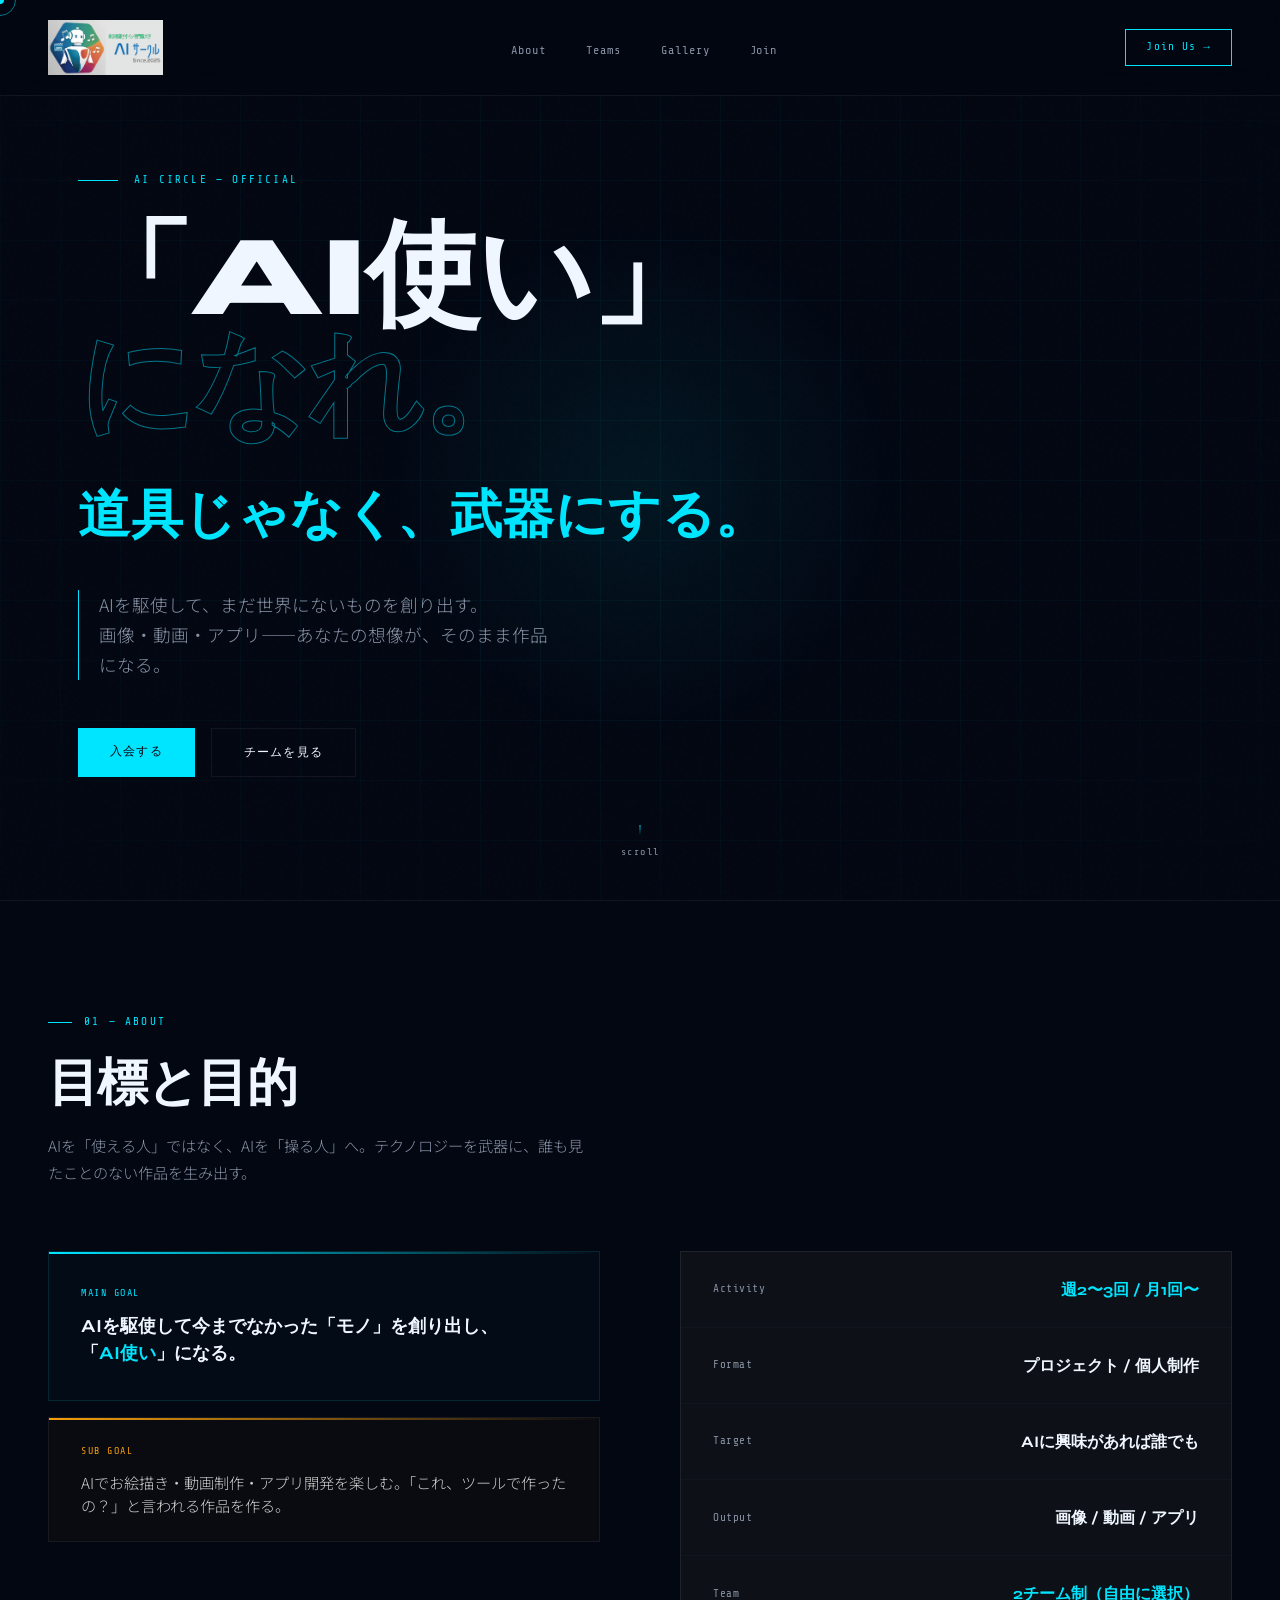
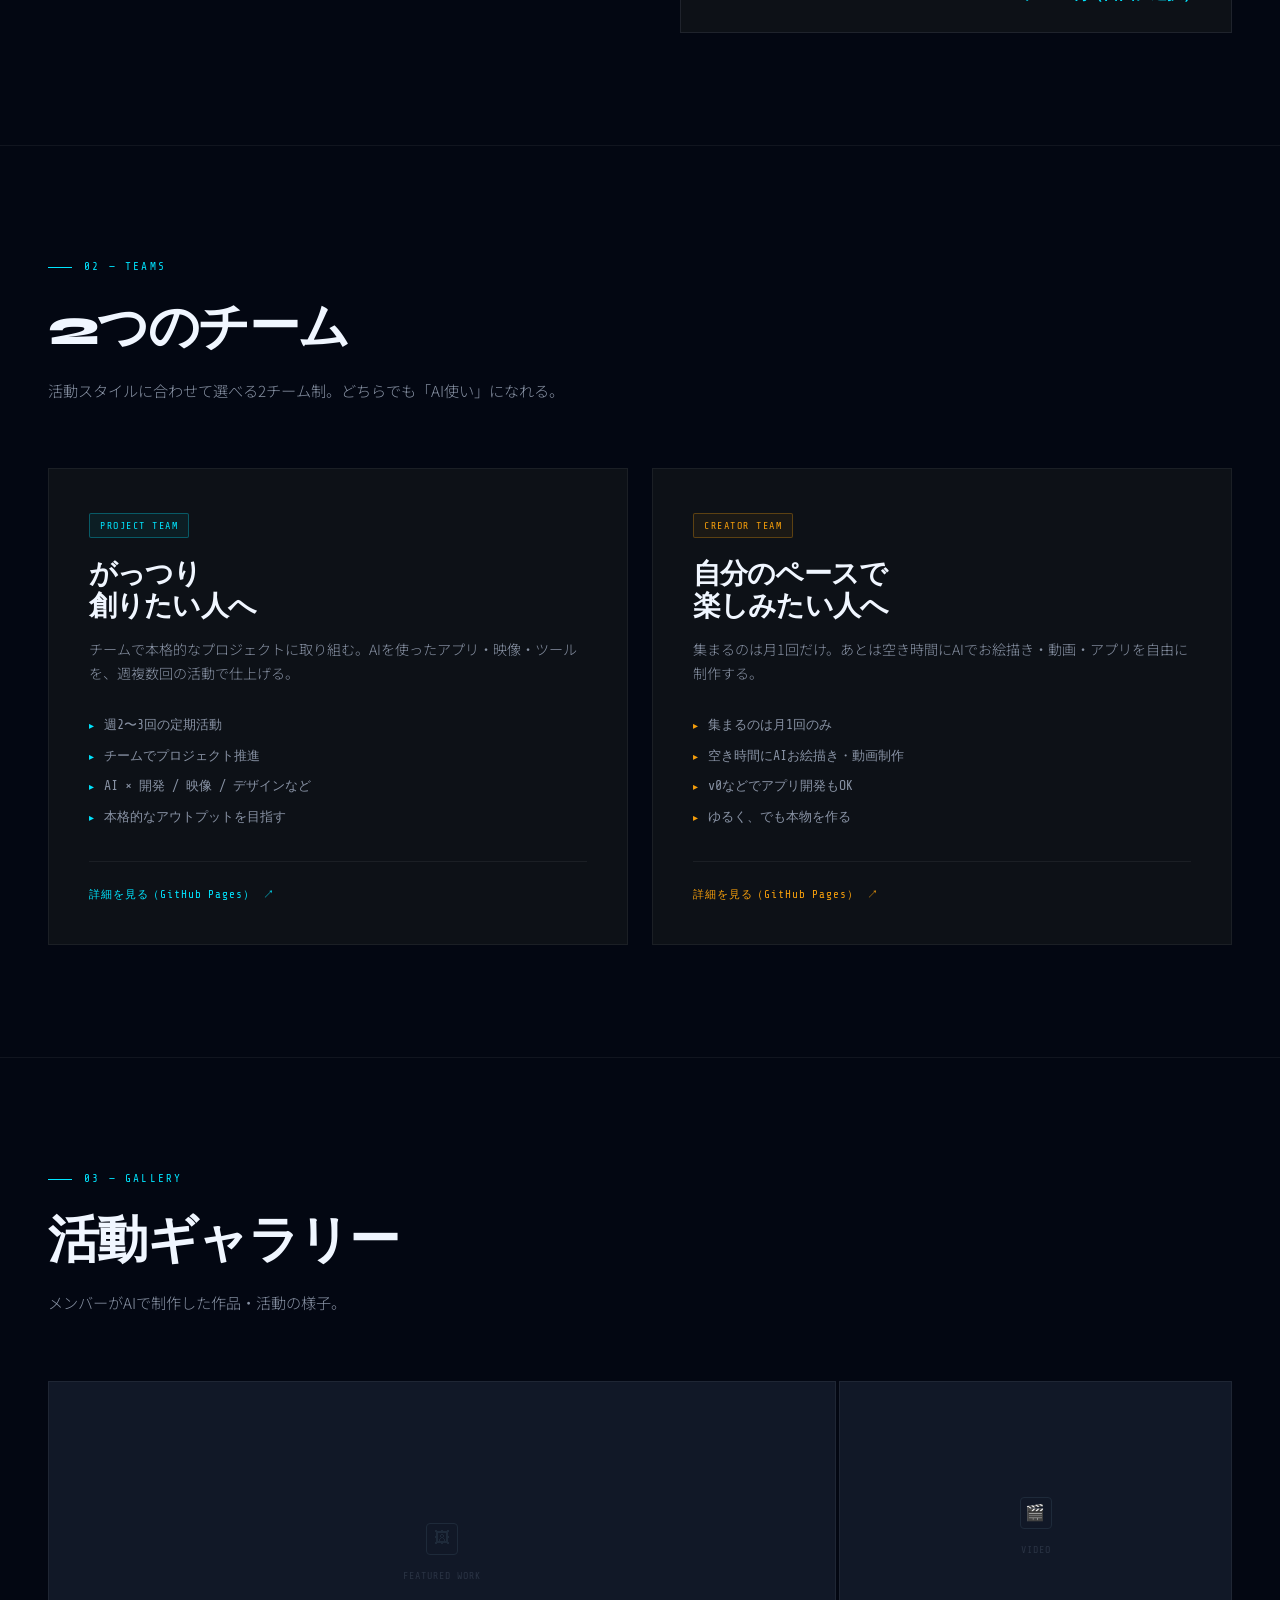
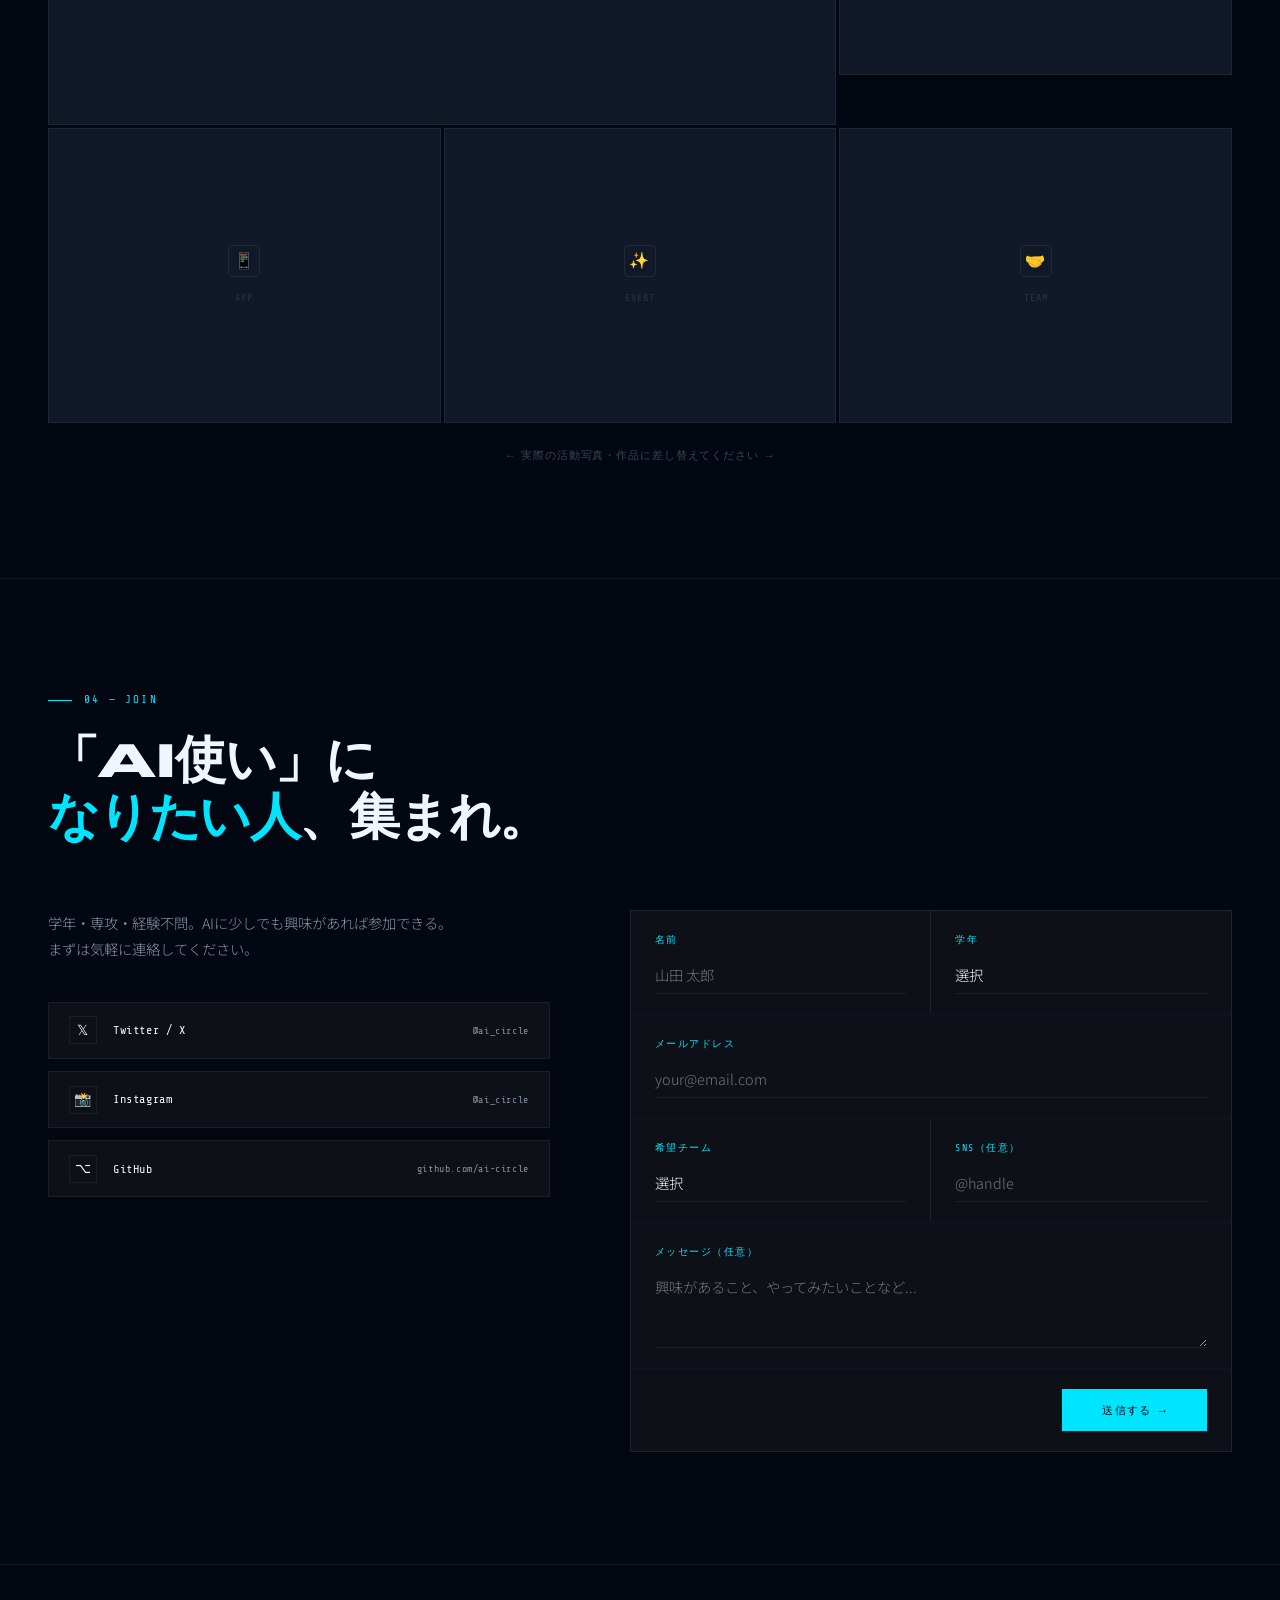
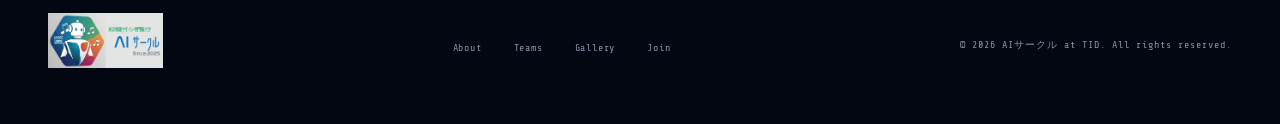
==== index.html @ a32462c5 "added index" ====
<!DOCTYPE html>
<html lang="ja">
<head>
<meta charset="UTF-8">
<meta name="viewport" content="width=device-width, initial-scale=1.0">
<title>AIサークル — 「AI使い」になれ。</title>
<link href="https://fonts.googleapis.com/css2?family=Syne:wght@400;700;800&family=Noto+Sans+JP:wght@300;400;700&family=Share+Tech+Mono&display=swap" rel="stylesheet">
<link rel="stylesheet" href="./static/css/style.css">
</head>
<body>

<div id="cursor"></div>
<div id="cursor-ring"></div>
<div class="scanline"></div>

<!-- NAV -->
<nav id="main-nav">
  <a href="#hero" class="nav-logo"><img src="./static/img/AI_circle_g1.png" style="width:115px; height:55px;"></a>
  <ul class="nav-links">
    <li><a href="#about">About</a></li>
    <li><a href="#teams">Teams</a></li>
    <li><a href="#gallery">Gallery</a></li>
    <li><a href="#join">Join</a></li>
  </ul>
  <a href="#join" class="nav-cta">Join Us →</a>
</nav>

<!-- HERO -->
<section id="hero">
<div class="hero_bgc">
  <div class="hero-grid"></div>
  <div class="hero-glow"></div>
  <div class="hero-tag">AI Circle — Official</div>
  <h1 class="hero-title">
    「AI使い」<br>
    <span class="line2">になれ。</span><br>
    <span class="line3" style="font-size:0.45em; letter-spacing:0.01em;">道具じゃなく、武器にする。</span>
  </h1>
  <p class="hero-sub">
    AIを駆使して、まだ世界にないものを創り出す。<br>
    画像・動画・アプリ——あなたの想像が、そのまま作品になる。
  </p>
  <div class="hero-actions">
    <a href="#join" class="btn-primary">入会する</a>
    <a href="#teams" class="btn-secondary">チームを見る</a>
  </div></div>

  <div class="hero-scroll">
    <div class="scroll-line"></div>
    <span>scroll</span>
  </div>
</section>

<!-- ABOUT -->
<section id="about">
  <div class="section-eyebrow">01 — About</div>
  <h2 class="section-title reveal">目標と目的</h2>
  <p class="section-desc reveal">AIを「使える人」ではなく、AIを「操る人」へ。テクノロジーを武器に、誰も見たことのない作品を生み出す。</p>

  <div class="about-layout">
    <div class="reveal">
      <div class="goal-card">
        <div class="goal-label">Main Goal</div>
        <div class="goal-text">AIを駆使して今までなかった「モノ」を創り出し、<br>「<span style="color:var(--cyan)">AI使い</span>」になる。</div>
      </div>
      <div class="sub-goal-card">
        <div class="goal-label">Sub Goal</div>
        <div class="goal-text">AIでお絵描き・動画制作・アプリ開発を楽しむ。「これ、ツールで作ったの？」と言われる作品を作る。</div>
      </div>
    </div>

    <div class="reveal">
      <div class="stat-list">
        <div class="stat-item">
          <span class="stat-key">Activity</span>
          <span class="stat-val cyan">週2〜3回 / 月1回〜</span>
        </div>
        <div class="stat-item">
          <span class="stat-key">Format</span>
          <span class="stat-val">プロジェクト / 個人制作</span>
        </div>
        <div class="stat-item">
          <span class="stat-key">Target</span>
          <span class="stat-val">AIに興味があれば誰でも</span>
        </div>
        <div class="stat-item">
          <span class="stat-key">Output</span>
          <span class="stat-val">画像 / 動画 / アプリ</span>
        </div>
        <div class="stat-item">
          <span class="stat-key">Team</span>
          <span class="stat-val cyan">2チーム制（自由に選択）</span>
        </div>
      </div>
    </div>
  </div>
</section>

<!-- TEAMS -->
<section id="teams">
  <div class="section-eyebrow">02 — Teams</div>
  <h2 class="section-title reveal">2つのチーム</h2>
  <p class="section-desc reveal">活動スタイルに合わせて選べる2チーム制。どちらでも「AI使い」になれる。</p>

  <div class="teams-grid">
    <!-- PROJECT TEAM -->
    <a href="https://your-github.github.io/project-team/" target="_blank" rel="noopener" class="team-card project reveal">
      <div class="team-card-bg"></div>
      <div class="tc-badge">Project Team</div>
      <h3 class="tc-title">がっつり<br>創りたい人へ</h3>
      <p class="tc-desc">チームで本格的なプロジェクトに取り組む。AIを使ったアプリ・映像・ツールを、週複数回の活動で仕上げる。</p>
      <ul class="tc-features">
        <li>週2〜3回の定期活動</li>
        <li>チームでプロジェクト推進</li>
        <li>AI × 開発 / 映像 / デザインなど</li>
        <li>本格的なアウトプットを目指す</li>
      </ul>
      <div class="tc-link">
        <span>詳細を見る（GitHub Pages）</span>
        <span>↗</span>
      </div>
    </a>

    <!-- CREATOR TEAM -->
    <a href="https://your-github.github.io/creator-team/" target="_blank" rel="noopener" class="team-card creator reveal">
      <div class="team-card-bg"></div>
      <div class="tc-badge" style="color:var(--amber); border-color:rgba(245,158,11,0.3); background:rgba(245,158,11,0.06);">Creator Team</div>
      <h3 class="tc-title">自分のペースで<br>楽しみたい人へ</h3>
      <p class="tc-desc">集まるのは月1回だけ。あとは空き時間にAIでお絵描き・動画・アプリを自由に制作する。</p>
      <ul class="tc-features">
        <li>集まるのは月1回のみ</li>
        <li>空き時間にAIお絵描き・動画制作</li>
        <li>v0などでアプリ開発もOK</li>
        <li>ゆるく、でも本物を作る</li>
      </ul>
      <div class="tc-link" style="color:var(--amber);">
        <span>詳細を見る（GitHub Pages）</span>
        <span>↗</span>
      </div>
    </a>
  </div>
</section>

<!-- GALLERY -->
<section id="gallery">
  <div class="section-eyebrow">03 — Gallery</div>
  <h2 class="section-title reveal">活動ギャラリー</h2>
  <p class="section-desc reveal">メンバーがAIで制作した作品・活動の様子。</p>

  <div class="gallery-grid reveal">
    <div class="gallery-item">
      <div class="gallery-placeholder">
        <div class="gallery-icon">🖼</div>
        <span>Featured Work</span>
      </div>
      <div class="gallery-caption">メンバー制作 — AI生成アート</div>
    </div>
    <div class="gallery-item">
      <div class="gallery-placeholder">
        <div class="gallery-icon">🎬</div>
        <span>Video</span>
      </div>
      <div class="gallery-caption">AI動画制作ワーク</div>
    </div>
    <div class="gallery-item">
      <div class="gallery-placeholder">
        <div class="gallery-icon">📱</div>
        <span>App</span>
      </div>
      <div class="gallery-caption">v0でアプリ開発</div>
    </div>
    <div class="gallery-item">
      <div class="gallery-placeholder">
        <div class="gallery-icon">✨</div>
        <span>Event</span>
      </div>
      <div class="gallery-caption">勧誘イベント体験の様子</div>
    </div>
    <div class="gallery-item">
      <div class="gallery-placeholder">
        <div class="gallery-icon">🤝</div>
        <span>Team</span>
      </div>
      <div class="gallery-caption">活動風景</div>
    </div>
  </div>
  <p class="gallery-note reveal">← 実際の活動写真・作品に差し替えてください →</p>
</section>

<!-- JOIN -->
<section id="join">
  <div class="section-eyebrow">04 — Join</div>
  <h2 class="section-title reveal">「AI使い」に<br><span style="color:var(--cyan)">なりたい人</span>、集まれ。</h2>

  <div class="join-layout">
    <div class="reveal">
      <p class="join-info-desc">
        学年・専攻・経験不問。AIに少しでも興味があれば参加できる。<br>
        まずは気軽に連絡してください。
      </p>

      <div class="social-links">
        <a href="https://twitter.com/" target="_blank" rel="noopener" class="social-link">
          <div class="s-icon">𝕏</div>
          <span>Twitter / X</span>
          <span class="s-url">@ai_circle</span>
        </a>
        <a href="https://instagram.com/" target="_blank" rel="noopener" class="social-link">
          <div class="s-icon">📸</div>
          <span>Instagram</span>
          <span class="s-url">@ai_circle</span>
        </a>
        <a href="https://github.com/" target="_blank" rel="noopener" class="social-link">
          <div class="s-icon">⌥</div>
          <span>GitHub</span>
          <span class="s-url">github.com/ai-circle</span>
        </a>
      </div>
    </div>

    <div class="reveal">
      <form class="contact-form" onsubmit="handleSubmit(event)">
        <div class="form-row">
          <div class="form-field">
            <label>名前</label>
            <input type="text" placeholder="山田 太郎" required>
          </div>
          <div class="form-field">
            <label>学年</label>
            <select required>
              <option value="" disabled selected>選択</option>
              <option>大学1年</option>
              <option>大学2年</option>
              <option>大学3年</option>
              <option>大学4年</option>
              <option>大学院</option>
              <option>その他</option>
            </select>
          </div>
        </div>
        <div class="form-field full">
          <label>メールアドレス</label>
          <input type="email" placeholder="your@email.com" required>
        </div>
        <div class="form-row">
          <div class="form-field">
            <label>希望チーム</label>
            <select>
              <option value="" disabled selected>選択</option>
              <option>Project Team</option>
              <option>Creator Team</option>
              <option>まだ決めていない</option>
            </select>
          </div>
          <div class="form-field">
            <label>SNS（任意）</label>
            <input type="text" placeholder="@handle">
          </div>
        </div>
        <div class="form-field full">
          <label>メッセージ（任意）</label>
          <textarea placeholder="興味があること、やってみたいことなど..."></textarea>
        </div>
        <div class="form-submit-row">
          <button type="submit" class="btn-submit">送信する →</button>
        </div>
      </form>
    </div>
  </div>
</section>

<!-- FOOTER -->
<footer>
  <div class="footer-logo"><img src="./static/img/AI_circle_g1.png" style="width:115px; height:55px;"></div>
  <ul class="footer-nav">
    <li><a href="#about">About</a></li>
    <li><a href="#teams">Teams</a></li>
    <li><a href="#gallery">Gallery</a></li>
    <li><a href="#join">Join</a></li>
  </ul>
  <p class="footer-copy">© 2026 AIサークル at TID. All rights reserved.</p>
</footer>

<script>
/* ── Cursor ── */
const cursor = document.getElementById('cursor');
const ring = document.getElementById('cursor-ring');
let mx = 0, my = 0, rx = 0, ry = 0;
document.addEventListener('mousemove', e => { mx = e.clientX; my = e.clientY; });
(function loop() {
  rx += (mx - rx) * 0.12;
  ry += (my - ry) * 0.12;
  cursor.style.left = mx + 'px';
  cursor.style.top  = my + 'px';
  ring.style.left   = rx + 'px';
  ring.style.top    = ry + 'px';
  requestAnimationFrame(loop);
})();
document.querySelectorAll('a, button, .team-card, .gallery-item').forEach(el => {
  el.addEventListener('mouseenter', () => {
    cursor.style.width = '16px'; cursor.style.height = '16px';
    ring.style.width   = '48px'; ring.style.height   = '48px';
    ring.style.borderColor = 'rgba(0,229,255,0.8)';
  });
  el.addEventListener('mouseleave', () => {
    cursor.style.width = '8px'; cursor.style.height = '8px';
    ring.style.width   = '32px'; ring.style.height   = '32px';
    ring.style.borderColor = 'rgba(0,229,255,0.5)';
  });
});

/* ── Reveal on scroll ── */
const observer = new IntersectionObserver(entries => {
  entries.forEach((e, i) => {
    if (e.isIntersecting) {
      setTimeout(() => e.target.classList.add('visible'), i * 80);
      observer.unobserve(e.target);
    }
  });
}, { threshold: 0.1 });
document.querySelectorAll('.reveal').forEach(el => observer.observe(el));

/* ── Active nav ── */
const sections = document.querySelectorAll('section[id]');
const navLinks = document.querySelectorAll('nav a');
window.addEventListener('scroll', () => {
  let cur = '';
  sections.forEach(s => {
    if (window.scrollY >= s.offsetTop - 120) cur = s.id;
  });
  navLinks.forEach(a => {
    a.classList.toggle('active', a.getAttribute('href') === '#' + cur);
  });
});

/* ── Form submit ── */
function handleSubmit(e) {
  e.preventDefault();
  const btn = e.target.querySelector('.btn-submit');
  btn.textContent = '送信完了 ✓';
  btn.style.background = '#10b981';
  setTimeout(() => {
    btn.textContent = '送信する →';
    btn.style.background = 'var(--cyan)';
    e.target.reset();
  }, 3000);
}
</script>
</body>
</html>
---- static/css/style.css ----
/* web style@tid_ai - all right reserved */
@charset "UTF-8";

/* ─── ROOT ─── */
:root {
  --bg: #030712;
  --bg2: #0d1117;
  --bg3: #111827;
  --cyan: #00e5ff;
  --cyan2: #00b8d9;
  --amber: #f59e0b;
  --white: #f0f6ff;
  --gray: #8892a4;
  --border: rgba(0,229,255,0.12);
  --border2: rgba(255,255,255,0.06);
  --glow: 0 0 40px rgba(0,229,255,0.15);
  --font-display: 'Syne', sans-serif;
  --font-body: 'Noto Sans JP', sans-serif;
  --font-mono: 'Share Tech Mono', monospace;
}

*, *::before, *::after { box-sizing: border-box; margin: 0; padding: 0; }

html { scroll-behavior: smooth; }

body {
  background: var(--bg);
  color: var(--white);
  font-family: var(--font-body);
  font-weight: 300;
  line-height: 1.7;
  overflow-x: hidden;
  cursor: none;
}

/* ─── CUSTOM CURSOR ─── */
#cursor {
  position: fixed;
  width: 8px; height: 8px;
  background: var(--cyan);
  border-radius: 50%;
  pointer-events: none;
  z-index: 9999;
  transform: translate(-50%,-50%);
  transition: width .2s, height .2s, opacity .2s;
  mix-blend-mode: screen;
}
#cursor-ring {
  position: fixed;
  width: 32px; height: 32px;
  border: 1px solid rgba(0,229,255,0.5);
  border-radius: 50%;
  pointer-events: none;
  z-index: 9998;
  transform: translate(-50%,-50%);
  transition: transform .08s linear, width .3s, height .3s, border-color .3s;
}

/* ─── NOISE OVERLAY ─── */
body::before {
  content: '';
  position: fixed;
  inset: 0;
  background-image: url("data:image/svg+xml,%3Csvg viewBox='0 0 256 256' xmlns='http://www.w3.org/2000/svg'%3E%3Cfilter id='n'%3E%3CfeTurbulence type='fractalNoise' baseFrequency='0.9' numOctaves='4' stitchTiles='stitch'/%3E%3C/filter%3E%3Crect width='100%25' height='100%25' filter='url(%23n)' opacity='0.03'/%3E%3C/svg%3E");
  pointer-events: none;
  z-index: 1;
  opacity: .4;
}

/* ─── NAV ─── */
nav {
  position: fixed;
  top: 0; left: 0; right: 0;
  z-index: 100;
  display: flex;
  justify-content: space-between;
  align-items: center;
  padding: 1.25rem 3rem;
  border-bottom: 1px solid var(--border2);
  background: rgba(3,7,18,0.85);
  backdrop-filter: blur(20px);
}

.nav-logo {
  font-family: var(--font-display);
  font-weight: 800;
  font-size: 1.1rem;
  letter-spacing: -0.02em;
  color: var(--white);
  text-decoration: none;
  display: flex;
  align-items: center;
  gap: 0.5rem;
}
.nav-logo span { color: var(--cyan); }

.nav-links {
  display: flex;
  gap: 2.5rem;
  list-style: none;
}
.nav-links a {
  font-family: var(--font-mono);
  font-size: 12px;
  color: var(--gray);
  text-decoration: none;
  letter-spacing: 0.08em;
  transition: color .2s;
}
.nav-links a:hover { color: var(--cyan); }

.nav-cta {
  font-family: var(--font-mono);
  font-size: 11px;
  letter-spacing: 0.1em;
  color: var(--cyan);
  border: 1px solid var(--cyan);
  padding: 0.5rem 1.25rem;
  text-decoration: none;
  transition: background .2s, color .2s;
}
.nav-cta:hover { background: var(--cyan); color: var(--bg); }

/* ─── HERO ─── */
#hero {
  min-height: 100vh;
  display: flex;
  flex-direction: column;
  justify-content: center;
  padding: 8rem 3rem 5rem;
  position: relative;
  overflow: hidden;
}
.hero_bgc{
    background-image: url('./static/img/ai_witch.png');
    background-size: cover;

    padding:10px 20px;
    margin:5px 10px;
}

.hero-grid {
  position: absolute;
  inset: 0;
  background-image:
    linear-gradient(rgba(0,229,255,0.04) 1px, transparent 1px),
    linear-gradient(90deg, rgba(0,229,255,0.04) 1px, transparent 1px);
  background-size: 60px 60px;
  mask-image: radial-gradient(ellipse 80% 80% at 50% 50%, black 40%, transparent 100%);
}

.hero-glow {
  position: absolute;
  top: 20%; left: 50%;
  transform: translateX(-50%);
  width: 600px; height: 600px;
  background: radial-gradient(circle, rgba(0,229,255,0.07) 0%, transparent 65%);
  pointer-events: none;
}

.hero-tag {
  font-family: var(--font-mono);
  font-size: 11px;
  letter-spacing: 0.2em;
  color: var(--cyan);
  text-transform: uppercase;
  margin-bottom: 2rem;
  opacity: 0;
  animation: fadeUp .8s .2s forwards;
  display: flex;
  align-items: center;
  gap: 1rem;
}
.hero-tag::before {
  content: '';
  display: block;
  width: 40px; height: 1px;
  background: var(--cyan);
}

.hero-title {
  font-family: var(--font-display);
  font-weight: 800;
  font-size: clamp(3.5rem, 9vw, 8rem);
  line-height: 0.95;
  letter-spacing: -0.03em;
  opacity: 0;
  animation: fadeUp .8s .4s forwards;
}

.hero-title .line2 {
  color: transparent;
  -webkit-text-stroke: 1px rgba(0,229,255,0.5);
}
.hero-title .line3 { color: var(--cyan); }

.hero-sub {
  font-size: clamp(0.9rem, 1.5vw, 1.1rem);
  color: var(--gray);
  max-width: 480px;
  margin-top: 2.5rem;
  font-family: var(--font-body);
  font-weight: 300;
  opacity: 0;
  animation: fadeUp .8s .6s forwards;
  border-left: 1px solid var(--cyan);
  padding-left: 1.25rem;
}

.hero-actions {
  display: flex;
  gap: 1rem;
  margin-top: 3rem;
  opacity: 0;
  animation: fadeUp .8s .8s forwards;
  flex-wrap: wrap;
}

.btn-primary {
  font-family: var(--font-mono);
  font-size: 12px;
  letter-spacing: 0.1em;
  text-decoration: none;
  color: var(--bg);
  background: var(--cyan);
  padding: 0.85rem 2rem;
  transition: box-shadow .2s, transform .2s;
  display: inline-block;
}
.btn-primary:hover {
  box-shadow: 0 0 30px rgba(0,229,255,0.4);
  transform: translateY(-2px);
}

.btn-secondary {
  font-family: var(--font-mono);
  font-size: 12px;
  letter-spacing: 0.1em;
  text-decoration: none;
  color: var(--white);
  border: 1px solid var(--border2);
  padding: 0.85rem 2rem;
  transition: border-color .2s, color .2s;
  display: inline-block;
}
.btn-secondary:hover { border-color: var(--cyan); color: var(--cyan); }

.hero-scroll {
  position: absolute;
  bottom: 2.5rem;
  left: 50%;
  transform: translateX(-50%);
  display: flex;
  flex-direction: column;
  align-items: center;
  gap: 0.5rem;
  font-family: var(--font-mono);
  font-size: 10px;
  letter-spacing: 0.15em;
  color: var(--gray);
  opacity: 0;
  animation: fadeIn 1s 1.2s forwards;
}
.scroll-line {
  width: 1px; height: 10px;
  background: linear-gradient(to bottom, var(--cyan), transparent);
  animation: scrollPulse 2s infinite;
}

/* ─── SECTION COMMON ─── */
section {
  padding: 7rem 3rem;
  position: relative;
  z-index: 2;
}

.section-eyebrow {
  font-family: var(--font-mono);
  font-size: 11px;
  letter-spacing: 0.2em;
  color: var(--cyan);
  text-transform: uppercase;
  margin-bottom: 1.5rem;
  display: flex;
  align-items: center;
  gap: 0.75rem;
}
.section-eyebrow::before {
  content: '';
  display: block;
  width: 24px; height: 1px;
  background: var(--cyan);
}

.section-title {
  font-family: var(--font-display);
  font-weight: 800;
  font-size: clamp(2rem, 4vw, 3.5rem);
  letter-spacing: -0.03em;
  line-height: 1.1;
  margin-bottom: 1.25rem;
}

.section-desc {
  color: var(--gray);
  font-size: 0.95rem;
  max-width: 540px;
  line-height: 1.8;
}

/* ─── ABOUT ─── */
#about {
  border-top: 1px solid var(--border2);
}

.about-layout {
  display: grid;
  grid-template-columns: 1fr 1fr;
  gap: 5rem;
  align-items: start;
  margin-top: 4rem;
}

@media (max-width: 768px) {
  .about-layout { grid-template-columns: 1fr; gap: 3rem; }
}

.goal-card {
  padding: 2rem;
  border: 1px solid var(--border);
  background: rgba(0,229,255,0.02);
  position: relative;
}
.goal-card::before {
  content: '';
  position: absolute;
  top: 0; left: 0; right: 0;
  height: 2px;
  background: linear-gradient(90deg, var(--cyan), transparent);
}
.goal-label {
  font-family: var(--font-mono);
  font-size: 10px;
  letter-spacing: 0.15em;
  color: var(--cyan);
  margin-bottom: 0.75rem;
  text-transform: uppercase;
}
.goal-text {
  font-family: var(--font-display);
  font-weight: 700;
  font-size: 1.15rem;
  line-height: 1.5;
}

.sub-goal-card {
  margin-top: 1rem;
  padding: 1.5rem 2rem;
  border: 1px solid var(--border2);
  background: rgba(245,158,11,0.03);
  position: relative;
}
.sub-goal-card::before {
  content: '';
  position: absolute;
  top: 0; left: 0; right: 0;
  height: 2px;
  background: linear-gradient(90deg, var(--amber), transparent);
}
.sub-goal-card .goal-label { color: var(--amber); }
.sub-goal-card .goal-text { font-size: 0.95rem; color: #ccc; font-family: var(--font-body); font-weight: 300; }

.stat-list {
  display: flex;
  flex-direction: column;
  gap: 1px;
  background: var(--border2);
  border: 1px solid var(--border2);
}
.stat-item {
  background: var(--bg2);
  padding: 1.5rem 2rem;
  display: flex;
  justify-content: space-between;
  align-items: center;
  transition: background .2s;
}
.stat-item:hover { background: rgba(0,229,255,0.04); }
.stat-key {
  font-family: var(--font-mono);
  font-size: 11px;
  color: var(--gray);
  letter-spacing: 0.05em;
}
.stat-val {
  font-family: var(--font-display);
  font-weight: 700;
  font-size: 1rem;
  color: var(--white);
}
.stat-val.cyan { color: var(--cyan); }

/* ─── TEAMS ─── */
#teams {
  border-top: 1px solid var(--border2);
}

.teams-grid {
  display: grid;
  grid-template-columns: 1fr 1fr;
  gap: 1.5rem;
  margin-top: 4rem;
}

@media (max-width: 768px) {
  .teams-grid { grid-template-columns: 1fr; }
}

.team-card {
  border: 1px solid var(--border2);
  background: var(--bg2);
  padding: 2.5rem;
  position: relative;
  overflow: hidden;
  transition: border-color .3s, box-shadow .3s;
  text-decoration: none;
  color: inherit;
  display: block;
}
.team-card:hover {
  border-color: var(--cyan);
  box-shadow: var(--glow);
}
.team-card::after {
  content: '→';
  position: absolute;
  bottom: 2rem; right: 2rem;
  font-family: var(--font-mono);
  font-size: 1.2rem;
  color: var(--cyan);
  opacity: 0;
  transition: opacity .3s, transform .3s;
}
.team-card:hover::after { opacity: 1; transform: translateX(4px); }

.team-card-bg {
  position: absolute;
  top: -40px; right: -40px;
  width: 200px; height: 200px;
  border-radius: 50%;
  opacity: 0;
  transition: opacity .4s;
  pointer-events: none;
}
.team-card:hover .team-card-bg { opacity: 1; }
.team-card.project .team-card-bg {
  background: radial-gradient(circle, rgba(0,229,255,0.08) 0%, transparent 70%);
}
.team-card.creator .team-card-bg {
  background: radial-gradient(circle, rgba(245,158,11,0.08) 0%, transparent 70%);
}

.tc-badge {
  font-family: var(--font-mono);
  font-size: 10px;
  letter-spacing: 0.15em;
  text-transform: uppercase;
  display: inline-block;
  padding: 3px 10px;
  border-radius: 2px;
  margin-bottom: 1.25rem;
}
.team-card.project .tc-badge {
  color: var(--cyan);
  border: 1px solid rgba(0,229,255,0.3);
  background: rgba(0,229,255,0.06);
}
.team-card.creator .tc-badge {
  color: var(--amber);
  border: 1px solid rgba(245,158,11,0.3);
  background: rgba(245,158,11,0.06);
}

.tc-title {
  font-family: var(--font-display);
  font-weight: 800;
  font-size: 1.75rem;
  letter-spacing: -0.03em;
  margin-bottom: 1rem;
  line-height: 1.15;
}

.tc-desc {
  font-size: 0.88rem;
  color: var(--gray);
  margin-bottom: 1.75rem;
  line-height: 1.7;
}

.tc-features {
  list-style: none;
  display: flex;
  flex-direction: column;
  gap: 0.5rem;
}
.tc-features li {
  font-size: 0.83rem;
  color: #8892a4;
  display: flex;
  align-items: center;
  gap: 0.6rem;
  font-family: var(--font-mono);
}
.tc-features li::before {
  content: '▸';
  font-size: 10px;
}
.team-card.project .tc-features li::before { color: var(--cyan); }
.team-card.creator .tc-features li::before { color: var(--amber); }

.tc-link {
  display: flex;
  align-items: center;
  gap: 0.5rem;
  margin-top: 2rem;
  padding-top: 1.5rem;
  border-top: 1px solid var(--border2);
  font-family: var(--font-mono);
  font-size: 11px;
  letter-spacing: 0.08em;
}
.team-card.project .tc-link { color: var(--cyan); }
.team-card.creator .tc-link { color: var(--amber); }

/* ─── GALLERY ─── */
#gallery {
  border-top: 1px solid var(--border2);
}

.gallery-grid {
  display: grid;
  grid-template-columns: repeat(3, 1fr);
  grid-template-rows: auto auto;
  gap: 3px;
  margin-top: 4rem;
}

@media (max-width: 640px) {
  .gallery-grid { grid-template-columns: 1fr 1fr; }
}

.gallery-item {
  aspect-ratio: 4/3;
  background: var(--bg3);
  border: 1px solid var(--border2);
  position: relative;
  overflow: hidden;
  display: flex;
  align-items: center;
  justify-content: center;
  transition: border-color .3s;
}
.gallery-item:hover { border-color: var(--cyan); }
.gallery-item:first-child {
  grid-column: span 2;
  aspect-ratio: 16/7;
}

.gallery-placeholder {
  display: flex;
  flex-direction: column;
  align-items: center;
  justify-content: center;
  gap: 0.75rem;
  color: #2a3344;
  font-family: var(--font-mono);
  font-size: 10px;
  letter-spacing: 0.1em;
  text-transform: uppercase;
}
.gallery-icon {
  width: 32px; height: 32px;
  border: 1px solid #1e2a3a;
  border-radius: 4px;
  display: flex;
  align-items: center;
  justify-content: center;
  font-size: 16px;
  color: #1e2a3a;
}

.gallery-caption {
  position: absolute;
  bottom: 0; left: 0; right: 0;
  padding: 0.75rem 1rem;
  background: linear-gradient(transparent, rgba(3,7,18,0.9));
  font-family: var(--font-mono);
  font-size: 10px;
  color: var(--gray);
  letter-spacing: 0.08em;
  transform: translateY(100%);
  transition: transform .3s;
}
.gallery-item:hover .gallery-caption { transform: translateY(0); }

.gallery-note {
  margin-top: 1.5rem;
  font-family: var(--font-mono);
  font-size: 11px;
  color: #3a4455;
  text-align: center;
  letter-spacing: 0.08em;
}

/* ─── JOIN / CONTACT ─── */
#join {
  border-top: 1px solid var(--border2);
}

.join-layout {
  display: grid;
  grid-template-columns: 1fr 1.2fr;
  gap: 5rem;
  margin-top: 4rem;
  align-items: start;
}

@media (max-width: 768px) {
  .join-layout { grid-template-columns: 1fr; gap: 3rem; }
}

.join-info-title {
  font-family: var(--font-display);
  font-weight: 800;
  font-size: clamp(1.8rem, 3.5vw, 2.8rem);
  letter-spacing: -0.03em;
  line-height: 1.1;
  margin-bottom: 1.25rem;
}
.join-info-title span { color: var(--cyan); }

.join-info-desc {
  font-size: 0.9rem;
  color: var(--gray);
  line-height: 1.8;
  margin-bottom: 2.5rem;
}

.social-links {
  display: flex;
  flex-direction: column;
  gap: 0.75rem;
}

.social-link {
  display: flex;
  align-items: center;
  gap: 1rem;
  padding: 0.85rem 1.25rem;
  border: 1px solid var(--border2);
  background: var(--bg2);
  text-decoration: none;
  color: var(--white);
  font-family: var(--font-mono);
  font-size: 12px;
  letter-spacing: 0.05em;
  transition: border-color .2s, color .2s;
}
.social-link:hover { border-color: var(--cyan); color: var(--cyan); }
.social-link .s-icon {
  width: 28px; height: 28px;
  border: 1px solid var(--border2);
  display: flex;
  align-items: center;
  justify-content: center;
  font-size: 14px;
  flex-shrink: 0;
}
.social-link .s-url { color: var(--gray); font-size: 10px; margin-left: auto; }

/* Contact Form */
.contact-form {
  display: flex;
  flex-direction: column;
  gap: 1px;
  background: var(--border2);
  border: 1px solid var(--border2);
}

.form-row {
  display: grid;
  grid-template-columns: 1fr 1fr;
  gap: 1px;
  background: var(--border2);
}

.form-field {
  background: var(--bg2);
  padding: 1.25rem 1.5rem;
  display: flex;
  flex-direction: column;
  gap: 0.5rem;
}

.form-field.full {
  background: var(--bg2);
  padding: 1.25rem 1.5rem;
}

.form-field label {
  font-family: var(--font-mono);
  font-size: 10px;
  letter-spacing: 0.15em;
  color: var(--cyan);
  text-transform: uppercase;
}

.form-field input,
.form-field select,
.form-field textarea {
  background: transparent;
  border: none;
  border-bottom: 1px solid var(--border2);
  color: var(--white);
  font-family: var(--font-body);
  font-size: 0.9rem;
  font-weight: 300;
  padding: 0.5rem 0;
  outline: none;
  transition: border-color .2s;
  width: 100%;
}
.form-field input:focus,
.form-field select:focus,
.form-field textarea:focus {
  border-bottom-color: var(--cyan);
}
.form-field select {
  cursor: pointer;
  appearance: none;
}
.form-field select option { background: var(--bg2); color: var(--white); }
.form-field textarea { resize: vertical; min-height: 80px; }

.form-submit-row {
  background: var(--bg2);
  padding: 1.25rem 1.5rem;
  display: flex;
  justify-content: flex-end;
}

.btn-submit {
  font-family: var(--font-mono);
  font-size: 11px;
  letter-spacing: 0.12em;
  text-transform: uppercase;
  color: var(--bg);
  background: var(--cyan);
  border: none;
  padding: 0.85rem 2.5rem;
  cursor: pointer;
  transition: box-shadow .2s, transform .2s;
}
.btn-submit:hover {
  box-shadow: 0 0 25px rgba(0,229,255,0.35);
  transform: translateY(-1px);
}

/* ─── FOOTER ─── */
footer {
  padding: 3rem;
  border-top: 1px solid var(--border2);
  display: flex;
  justify-content: space-between;
  align-items: center;
  gap: 2rem;
  flex-wrap: wrap;
  position: relative;
  z-index: 2;
}

.footer-logo {
  font-family: var(--font-display);
  font-weight: 800;
  font-size: 1rem;
  color: var(--white);
}
.footer-logo span { color: var(--cyan); }

.footer-copy {
  font-family: var(--font-mono);
  font-size: 10px;
  color: var(--gray);
  letter-spacing: 0.1em;
}

.footer-nav {
  display: flex;
  gap: 2rem;
  list-style: none;
}
.footer-nav a {
  font-family: var(--font-mono);
  font-size: 10px;
  color: var(--gray);
  text-decoration: none;
  letter-spacing: 0.08em;
  transition: color .2s;
}
.footer-nav a:hover { color: var(--cyan); }

/* ─── SCAN LINE EFFECT ─── */
@keyframes scanline {
  0% { transform: translateY(-100%); }
  100% { transform: translateY(100vh); }
}
.scanline {
  position: fixed;
  top: 0; left: 0; right: 0;
  height: 2px;
  background: linear-gradient(transparent, rgba(0,229,255,0.05), transparent);
  pointer-events: none;
  z-index: 50;
  animation: scanline 8s linear infinite;
}

/* ─── ANIMATIONS ─── */
@keyframes fadeUp {
  from { opacity: 0; transform: translateY(24px); }
  to   { opacity: 1; transform: translateY(0); }
}
@keyframes fadeIn {
  from { opacity: 0; }
  to   { opacity: 1; }
}
@keyframes scrollPulse {
  0%, 100% { opacity: 1; }
  50% { opacity: 0.3; }
}

.reveal {
  opacity: 0;
  transform: translateY(20px);
  transition: opacity .7s ease, transform .7s ease;
}
.reveal.visible {
  opacity: 1;
  transform: translateY(0);
}

/* ─── SCROLL INDICATOR ACTIVE NAV ─── */
nav a.active { color: var(--cyan); }

/* ─── RESPONSIVE NAV ─── */
@media (max-width: 768px) {
  nav { padding: 1rem 1.5rem; }
  .nav-links { display: none; }
  section { padding: 5rem 1.5rem; }
  #hero { padding: 7rem 1.5rem 4rem; }
  footer { padding: 2rem 1.5rem; }
}
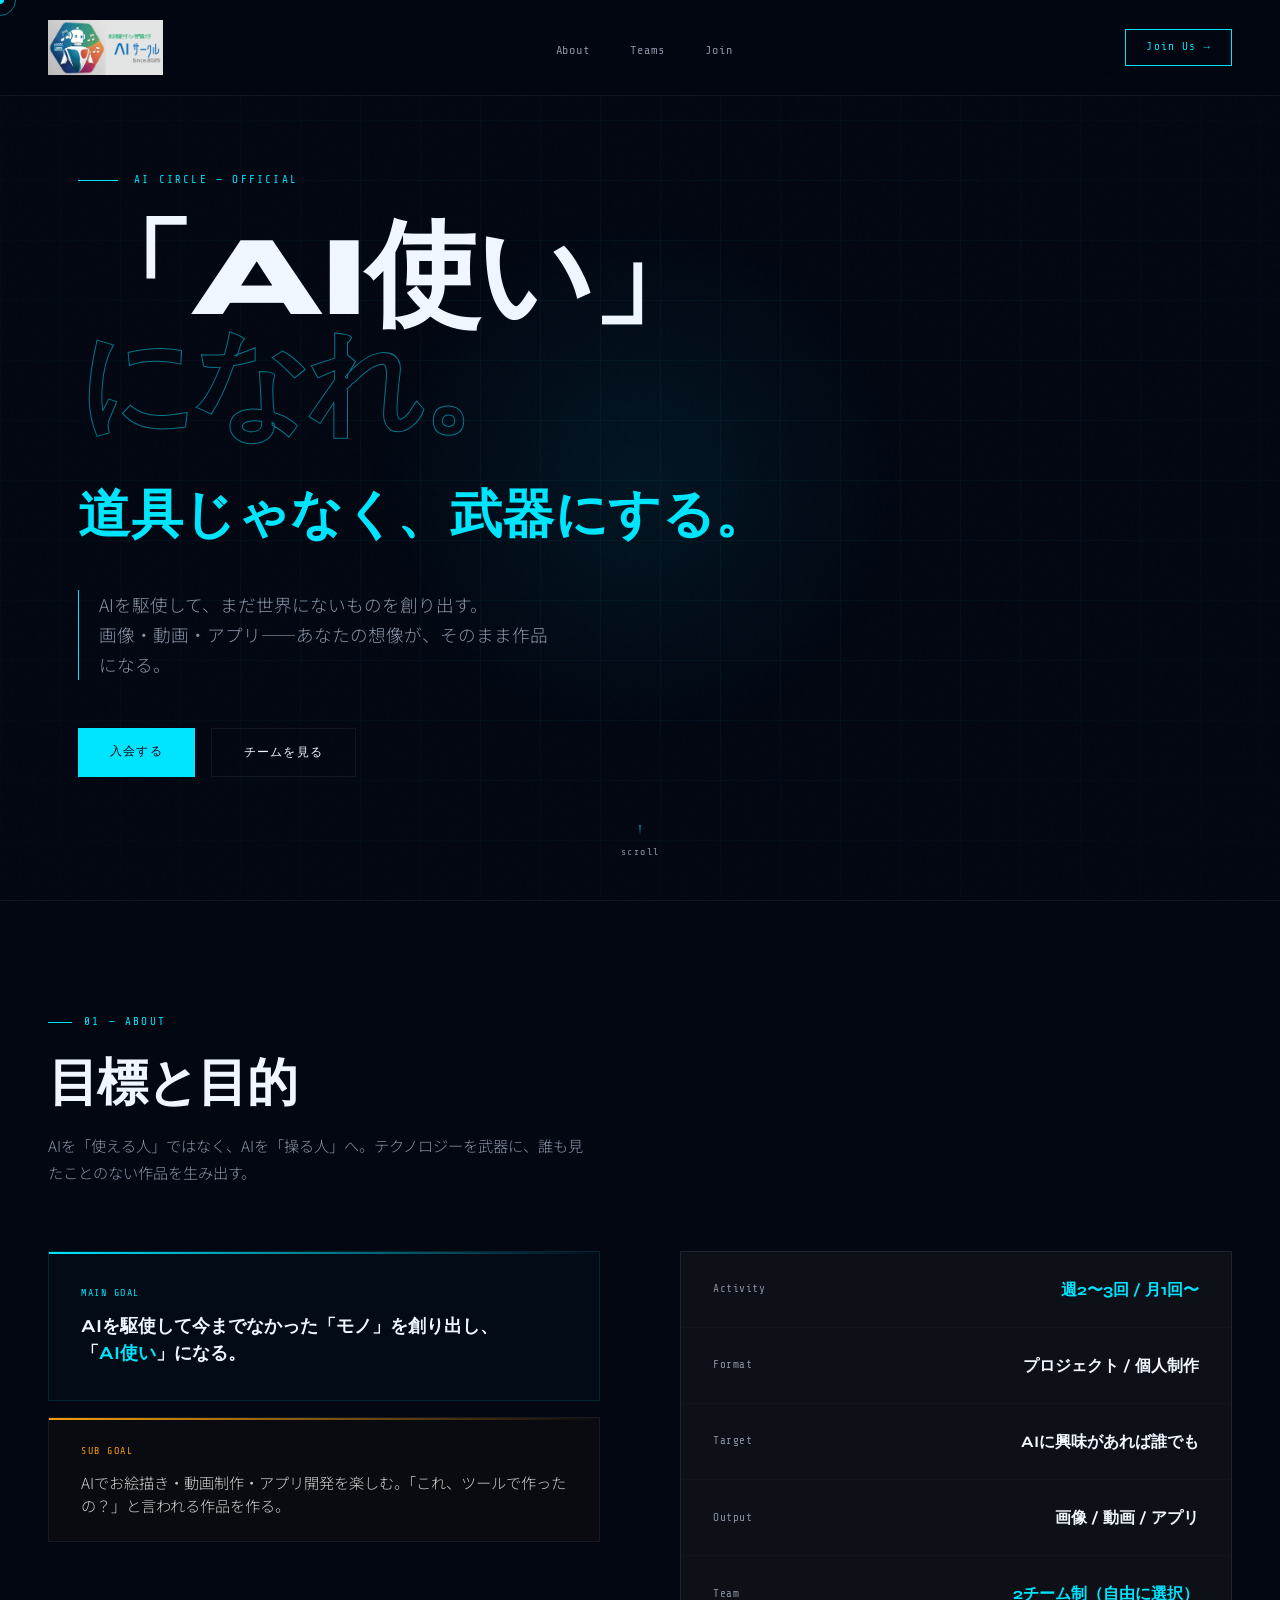
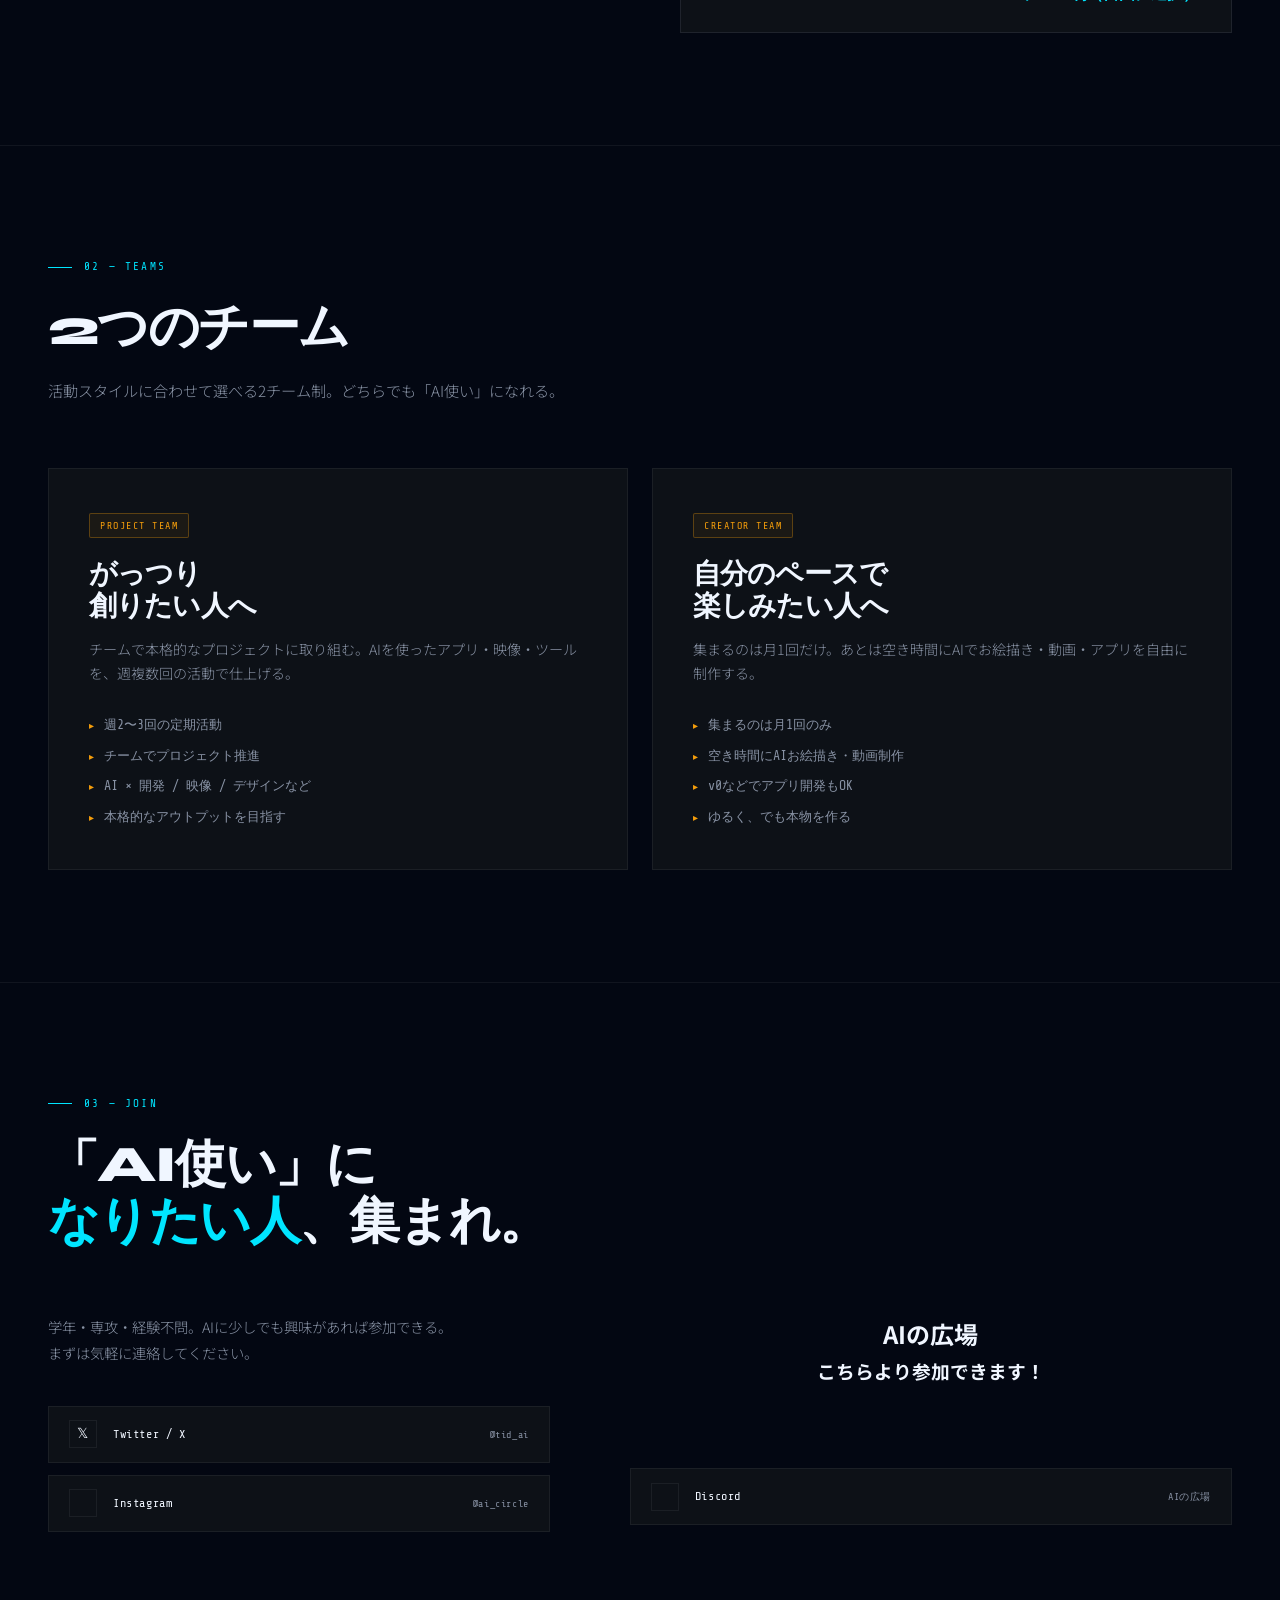
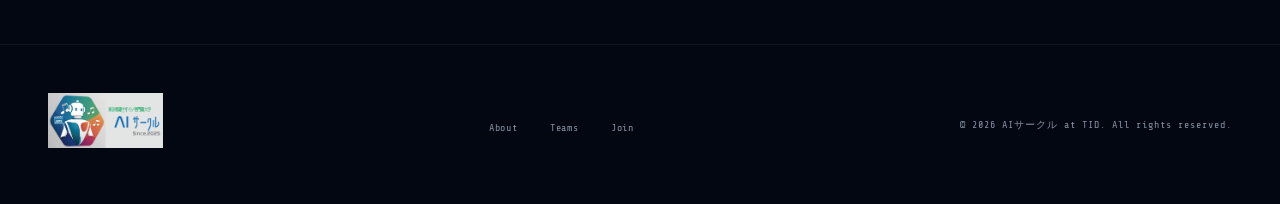
==== commit 2365237a: "published tid ai web" ====
--- a/index.html
+++ b/index.html
@@ -19,7 +19,7 @@
   <ul class="nav-links">
     <li><a href="#about">About</a></li>
     <li><a href="#teams">Teams</a></li>
-    <li><a href="#gallery">Gallery</a></li>
+    <!--li><a href="#gallery">Gallery</a></li-->
     <li><a href="#join">Join</a></li>
   </ul>
   <a href="#join" class="nav-cta">Join Us →</a>
@@ -104,7 +104,8 @@
 
   <div class="teams-grid">
     <!-- PROJECT TEAM -->
-    <a href="https://your-github.github.io/project-team/" target="_blank" rel="noopener" class="team-card project reveal">
+    <!--a href="https://your-github.github.io/project-team/" target="_blank" rel="noopener" class="team-card project reveal"-->
+    <div class="team-card creator reveal">
       <div class="team-card-bg"></div>
       <div class="tc-badge">Project Team</div>
       <h3 class="tc-title">がっつり<br>創りたい人へ</h3>
@@ -115,14 +116,15 @@
         <li>AI × 開発 / 映像 / デザインなど</li>
         <li>本格的なアウトプットを目指す</li>
       </ul>
-      <div class="tc-link">
+      <!--div class="tc-link">
         <span>詳細を見る（GitHub Pages）</span>
         <span>↗</span>
-      </div>
-    </a>
+      </div-->
+    <!--/a--></div>
 
     <!-- CREATOR TEAM -->
-    <a href="https://your-github.github.io/creator-team/" target="_blank" rel="noopener" class="team-card creator reveal">
+    <!--a href="https://your-github.github.io/creator-team/" target="_blank" rel="noopener" class="team-card creator reveal"-->
+    <div class="team-card creator reveal">
       <div class="team-card-bg"></div>
       <div class="tc-badge" style="color:var(--amber); border-color:rgba(245,158,11,0.3); background:rgba(245,158,11,0.06);">Creator Team</div>
       <h3 class="tc-title">自分のペースで<br>楽しみたい人へ</h3>
@@ -133,15 +135,16 @@
         <li>v0などでアプリ開発もOK</li>
         <li>ゆるく、でも本物を作る</li>
       </ul>
-      <div class="tc-link" style="color:var(--amber);">
+      <!--div class="tc-link" style="color:var(--amber);">
         <span>詳細を見る（GitHub Pages）</span>
         <span>↗</span>
-      </div>
-    </a>
+      </div-->
+    <!--/a--></div>
   </div>
 </section>
 
 <!-- GALLERY -->
+<!--
 <section id="gallery">
   <div class="section-eyebrow">03 — Gallery</div>
   <h2 class="section-title reveal">活動ギャラリー</h2>
@@ -186,10 +189,10 @@
   </div>
   <p class="gallery-note reveal">← 実際の活動写真・作品に差し替えてください →</p>
 </section>
-
+-->
 <!-- JOIN -->
 <section id="join">
-  <div class="section-eyebrow">04 — Join</div>
+  <div class="section-eyebrow">03 — Join</div>
   <h2 class="section-title reveal">「AI使い」に<br><span style="color:var(--cyan)">なりたい人</span>、集まれ。</h2>
 
   <div class="join-layout">
@@ -200,71 +203,34 @@
       </p>
 
       <div class="social-links">
-        <a href="https://twitter.com/" target="_blank" rel="noopener" class="social-link">
+        <a href="https://twitter.com/tid_ai" target="_blank" rel="noopener" class="social-link">
           <div class="s-icon">𝕏</div>
           <span>Twitter / X</span>
-          <span class="s-url">@ai_circle</span>
+          <span class="s-url">@tid_ai</span>
         </a>
-        <a href="https://instagram.com/" target="_blank" rel="noopener" class="social-link">
-          <div class="s-icon">📸</div>
+        <a href="https://instagram.com/tid_aicircle/" target="_blank" rel="noopener" class="social-link">
+          <div class="s-icon"></div>
           <span>Instagram</span>
           <span class="s-url">@ai_circle</span>
         </a>
-        <a href="https://github.com/" target="_blank" rel="noopener" class="social-link">
+        <!--a href="https://github.com/" target="_blank" rel="noopener" class="social-link">
           <div class="s-icon">⌥</div>
           <span>GitHub</span>
           <span class="s-url">github.com/ai-circle</span>
-        </a>
+        </a-->
       </div>
     </div>
 
     <div class="reveal">
-      <form class="contact-form" onsubmit="handleSubmit(event)">
-        <div class="form-row">
-          <div class="form-field">
-            <label>名前</label>
-            <input type="text" placeholder="山田 太郎" required>
-          </div>
-          <div class="form-field">
-            <label>学年</label>
-            <select required>
-              <option value="" disabled selected>選択</option>
-              <option>大学1年</option>
-              <option>大学2年</option>
-              <option>大学3年</option>
-              <option>大学4年</option>
-              <option>大学院</option>
-              <option>その他</option>
-            </select>
-          </div>
-        </div>
-        <div class="form-field full">
-          <label>メールアドレス</label>
-          <input type="email" placeholder="your@email.com" required>
-        </div>
-        <div class="form-row">
-          <div class="form-field">
-            <label>希望チーム</label>
-            <select>
-              <option value="" disabled selected>選択</option>
-              <option>Project Team</option>
-              <option>Creator Team</option>
-              <option>まだ決めていない</option>
-            </select>
-          </div>
-          <div class="form-field">
-            <label>SNS（任意）</label>
-            <input type="text" placeholder="@handle">
-          </div>
-        </div>
-        <div class="form-field full">
-          <label>メッセージ（任意）</label>
-          <textarea placeholder="興味があること、やってみたいことなど..."></textarea>
-        </div>
-        <div class="form-submit-row">
-          <button type="submit" class="btn-submit">送信する →</button>
-        </div>
-      </form>
+	<div align=center>
+	<h1>AIの広場</h1>
+	<h3>こちらより参加できます！</h3><br><br><br>
+  <a href="https://discord.com/channels/1338335969060978728/" target="_blank" rel="noopener" class="social-link">
+          <div class="s-icon"></div>
+          <span>Discord</span>
+          <span class="s-url">AIの広場</span>
+  </a>
+	</div>
     </div>
   </div>
 </section>
@@ -275,7 +241,7 @@
   <ul class="footer-nav">
     <li><a href="#about">About</a></li>
     <li><a href="#teams">Teams</a></li>
-    <li><a href="#gallery">Gallery</a></li>
+    <!--li><a href="#gallery">Gallery</a></li-->
     <li><a href="#join">Join</a></li>
   </ul>
   <p class="footer-copy">© 2026 AIサークル at TID. All rights reserved.</p>
@@ -332,19 +298,6 @@
     a.classList.toggle('active', a.getAttribute('href') === '#' + cur);
   });
 });
-
-/* ── Form submit ── */
-function handleSubmit(e) {
-  e.preventDefault();
-  const btn = e.target.querySelector('.btn-submit');
-  btn.textContent = '送信完了 ✓';
-  btn.style.background = '#10b981';
-  setTimeout(() => {
-    btn.textContent = '送信する →';
-    btn.style.background = 'var(--cyan)';
-    e.target.reset();
-  }, 3000);
-}
 </script>
 </body>
 </html>
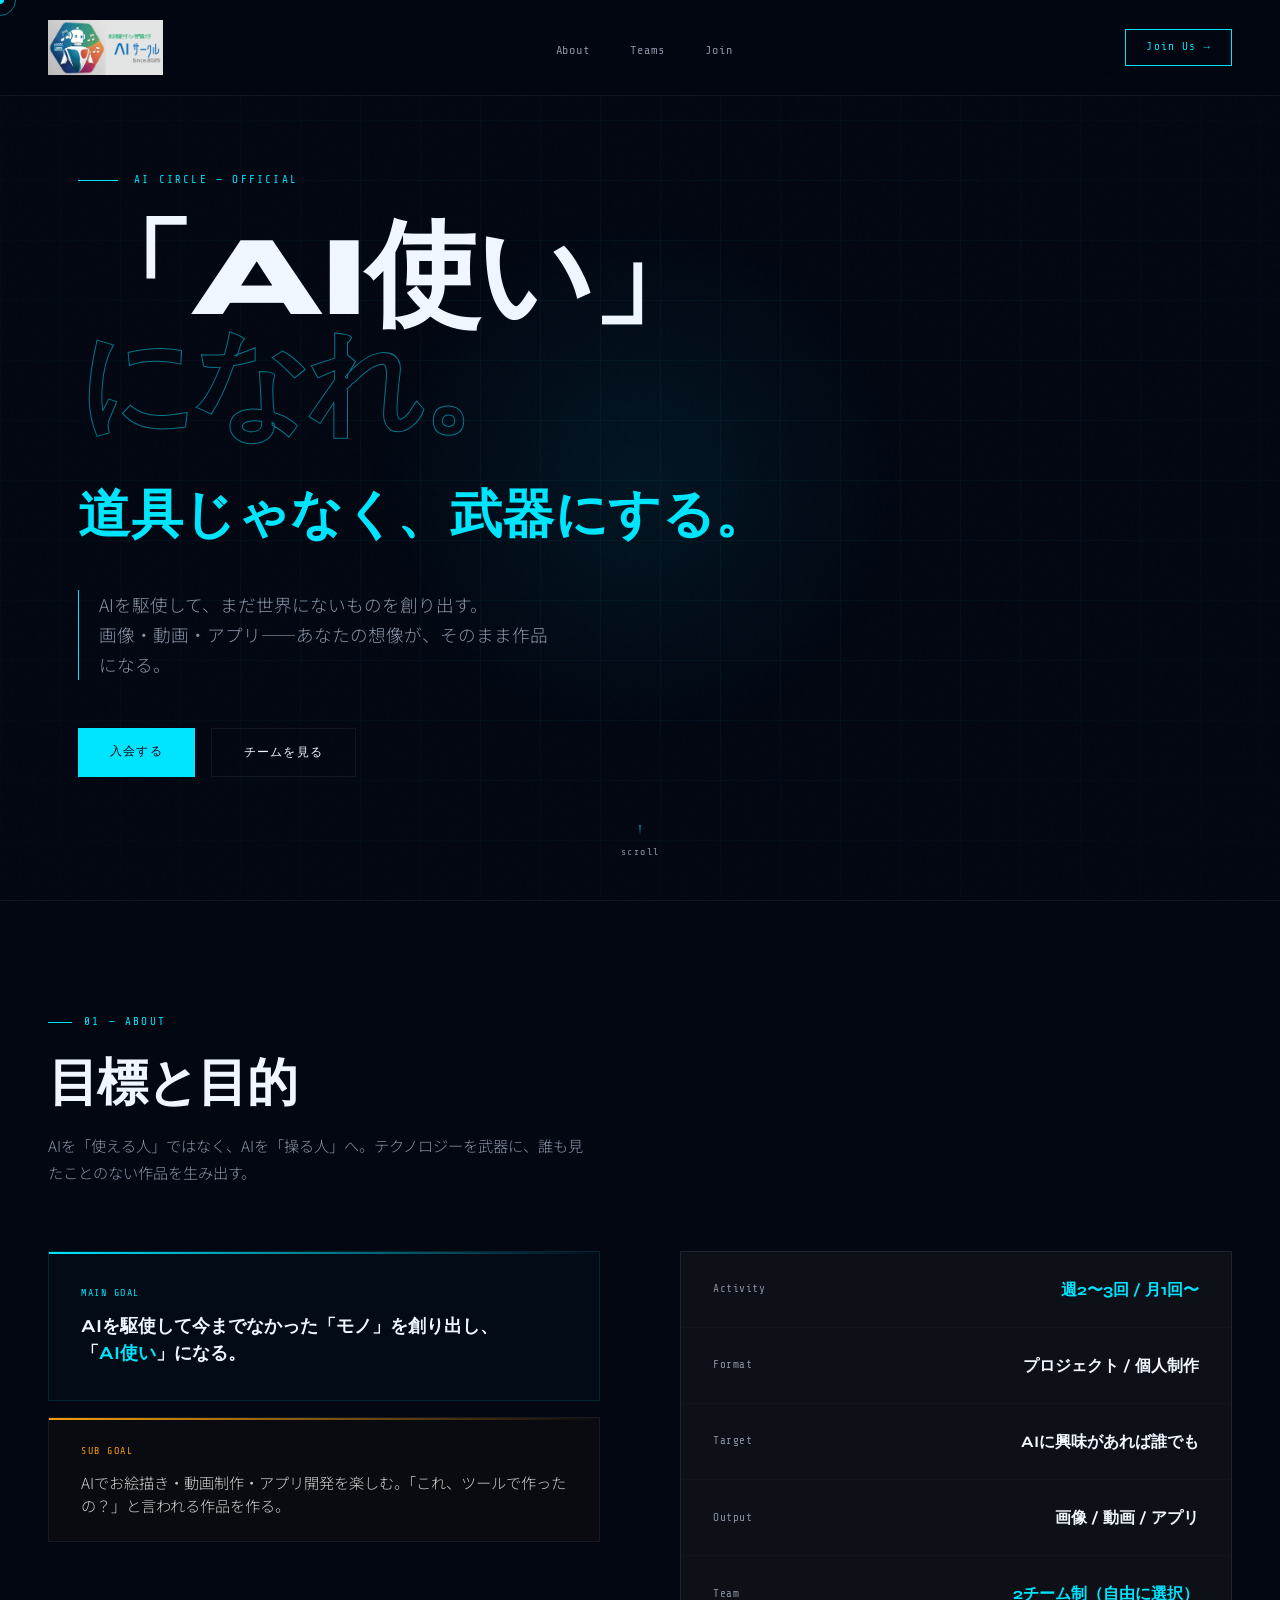
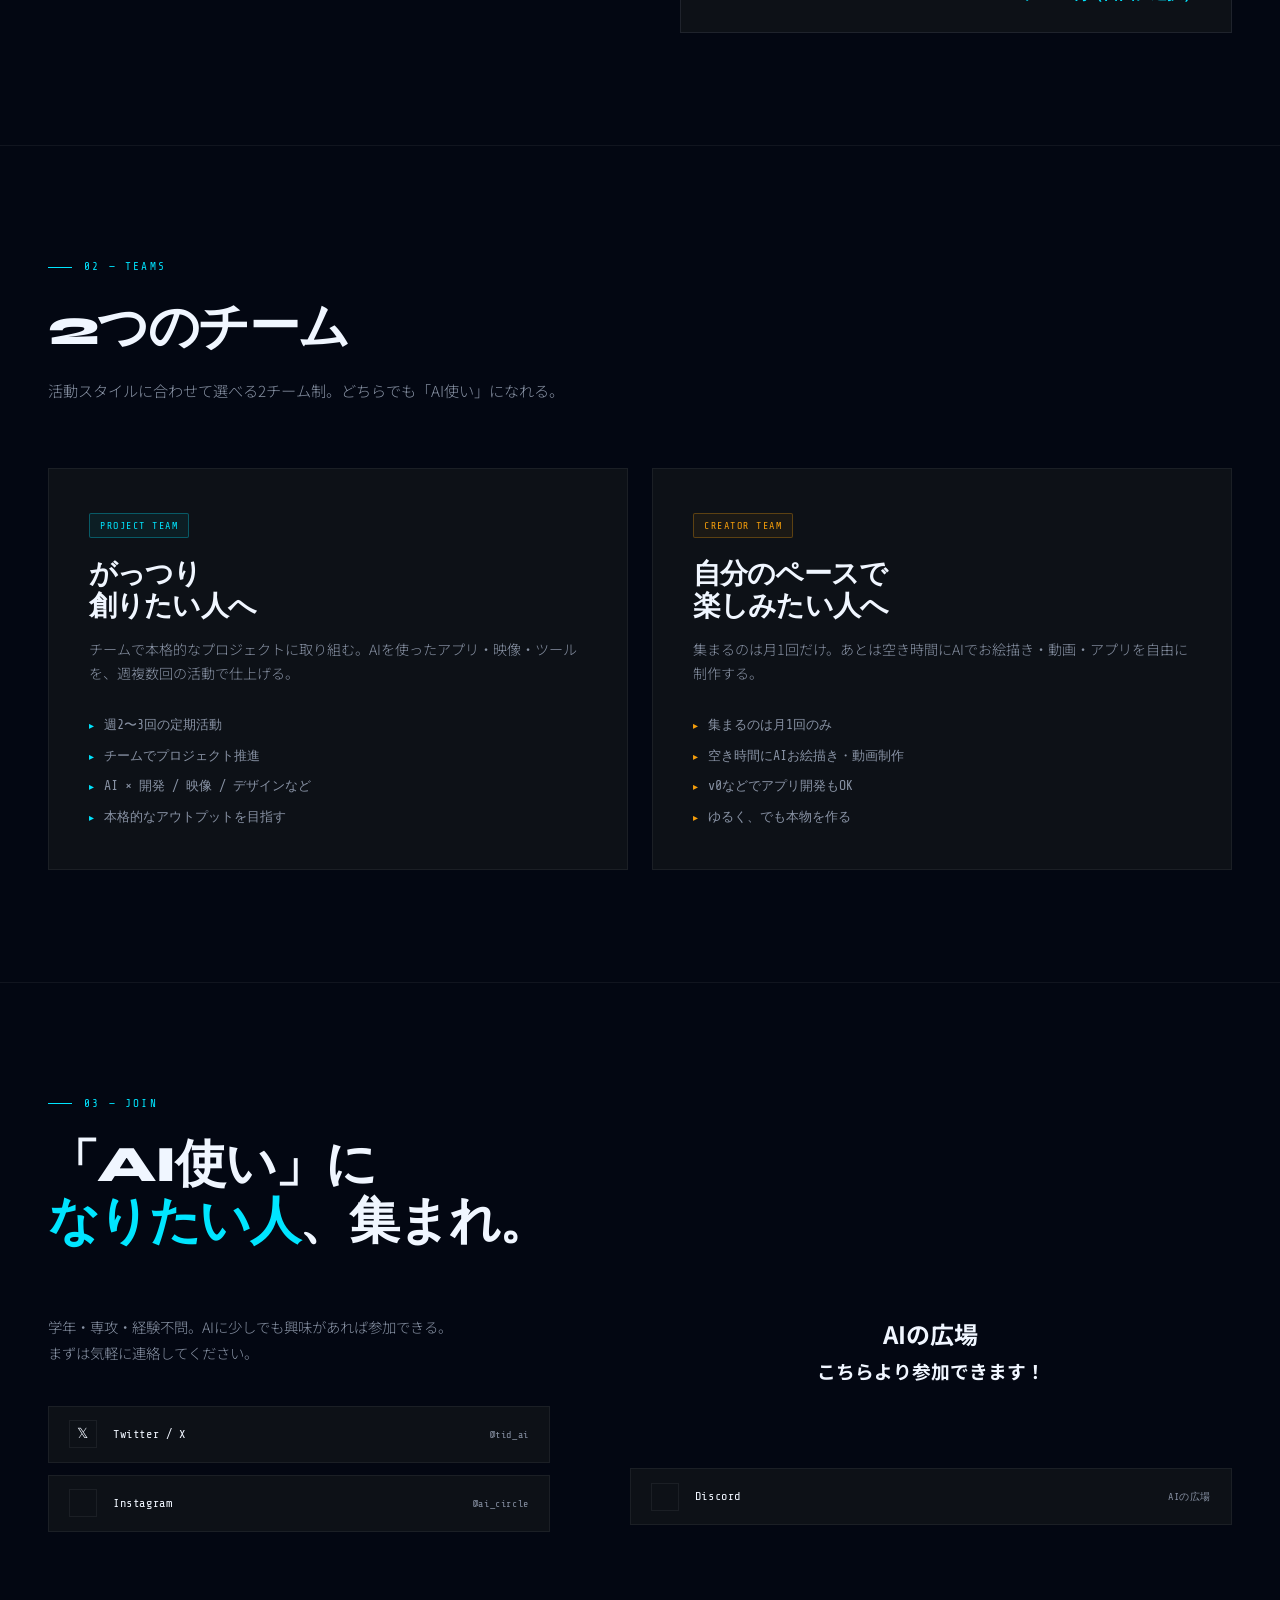
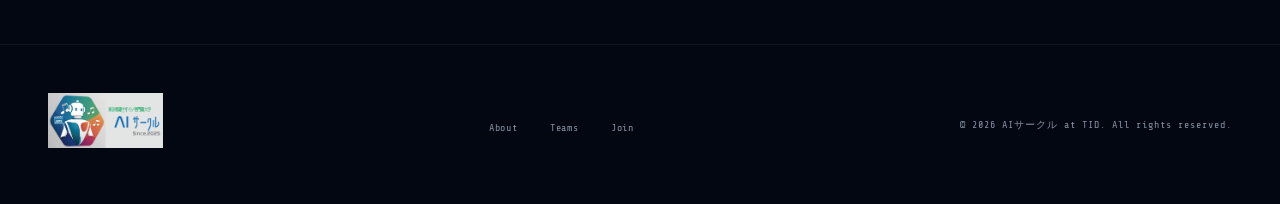
==== commit 3ca87e63: "project edited" ====
--- a/index.html
+++ b/index.html
@@ -105,7 +105,7 @@
   <div class="teams-grid">
     <!-- PROJECT TEAM -->
     <!--a href="https://your-github.github.io/project-team/" target="_blank" rel="noopener" class="team-card project reveal"-->
-    <div class="team-card creator reveal">
+    <div class="team-card project reveal">
       <div class="team-card-bg"></div>
       <div class="tc-badge">Project Team</div>
       <h3 class="tc-title">がっつり<br>創りたい人へ</h3>
